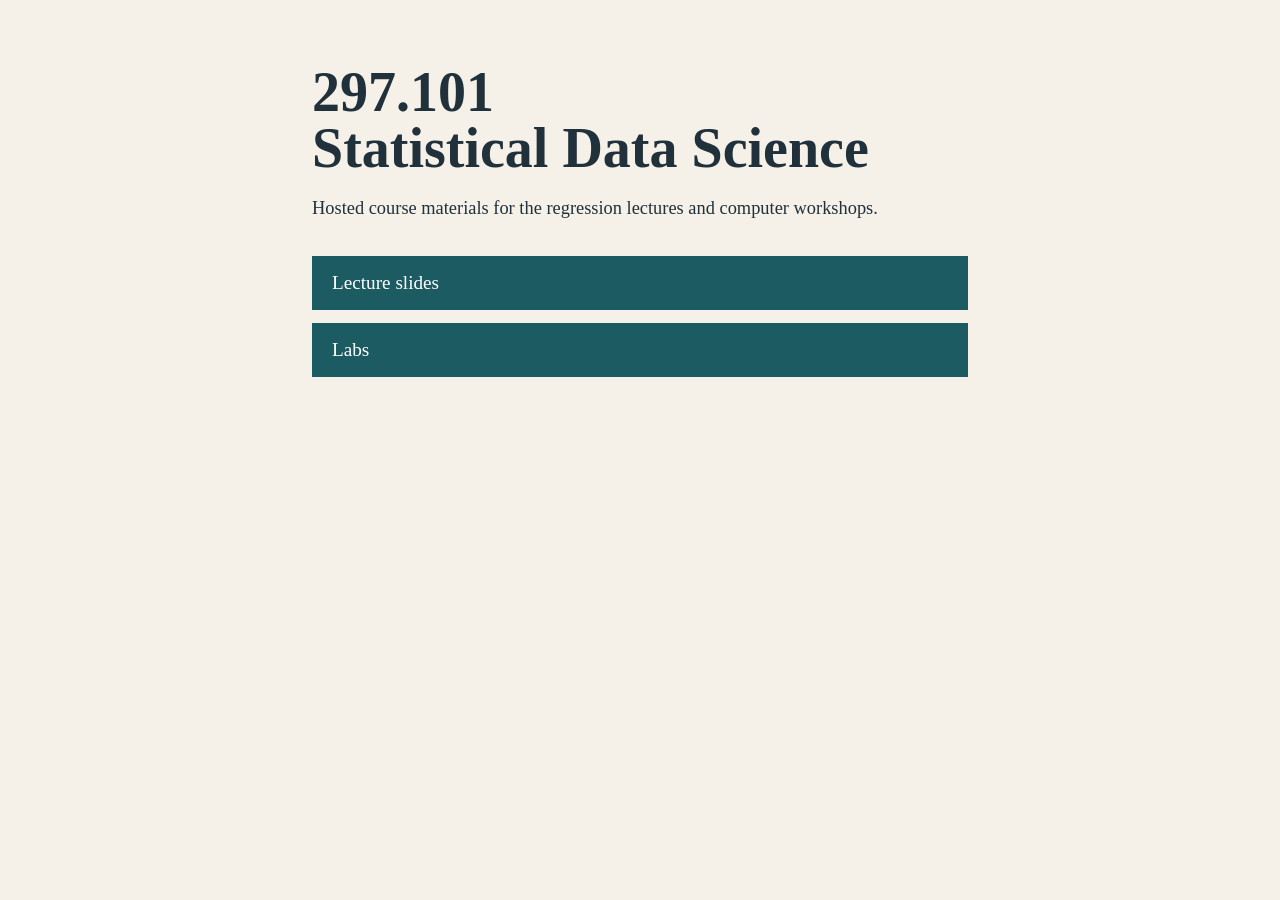
==== site/index.html @ 67f7dfad "Add hosted materials landing page" ====
<!doctype html>
<html lang="en">
  <head>
    <meta charset="utf-8">
    <meta name="viewport" content="width=device-width, initial-scale=1">
    <title>297.101 Statistical Data Science</title>
    <style>
      :root { color: #20313b; background: #f5f1e8; font-family: Georgia, serif; }
      body { box-sizing: border-box; max-width: 44rem; margin: 0 auto; padding: 4rem 1.5rem; }
      h1 { font-size: clamp(2rem, 6vw, 3.5rem); line-height: 1; margin: 0; }
      p { font-size: 1.15rem; line-height: 1.6; }
      nav { display: grid; gap: 0.8rem; margin-top: 2rem; }
      a { background: #1d5b63; color: #fff; padding: 1rem 1.25rem; text-decoration: none; font-size: 1.2rem; }
      a:hover, a:focus { background: #133f45; }
    </style>
  </head>
  <body>
    <h1>297.101<br>Statistical Data Science</h1>
    <p>Hosted course materials for the regression lectures and computer workshops.</p>
    <nav aria-label="Course materials">
      <a href="lectures/">Lecture slides</a>
      <a href="labs/">Labs</a>
    </nav>
  </body>
</html>
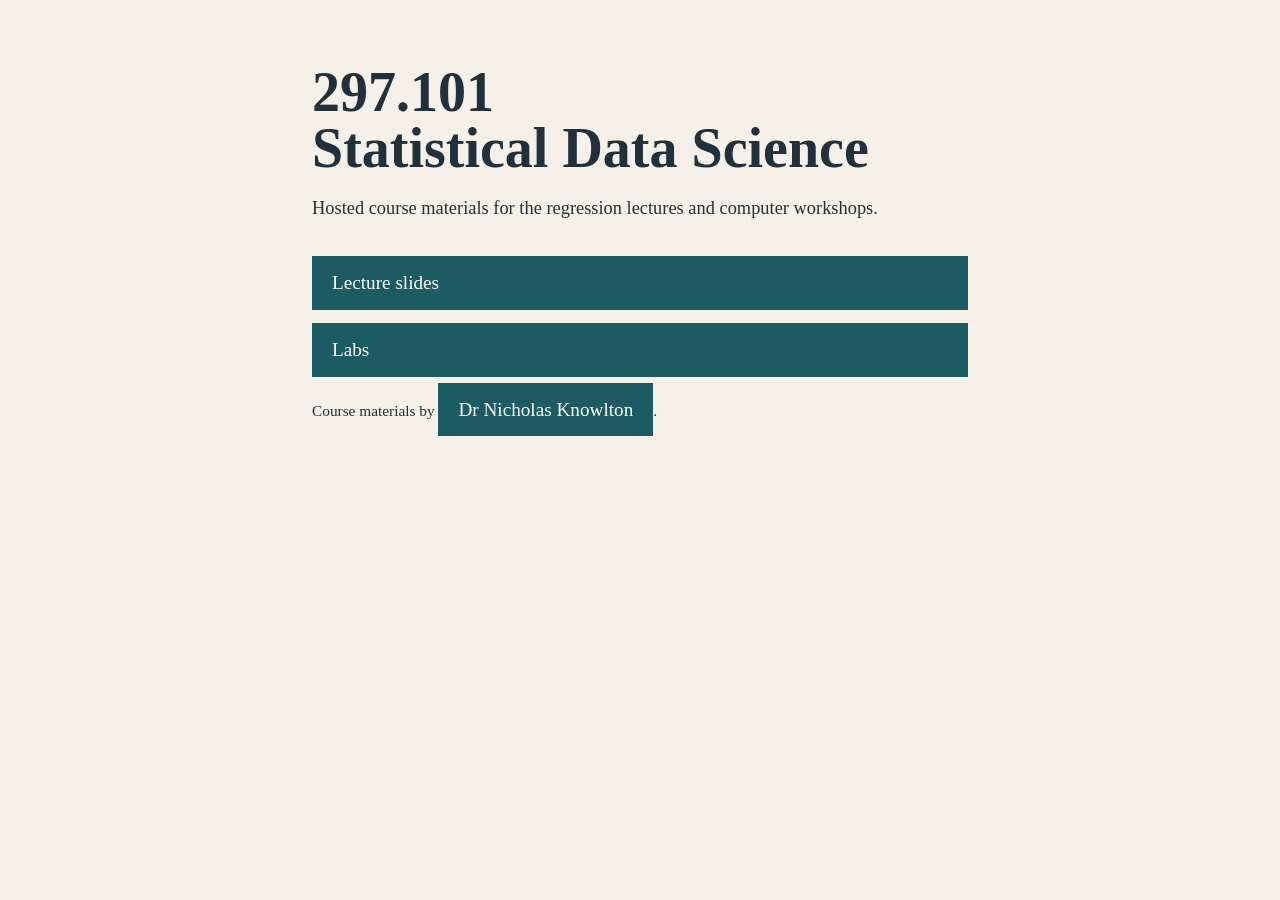
==== commit 039bad4e: "Add SEO metadata and author identity" ====
--- a/site/index.html
+++ b/site/index.html
@@ -3,7 +3,11 @@
   <head>
     <meta charset="utf-8">
     <meta name="viewport" content="width=device-width, initial-scale=1">
-    <title>297.101 Statistical Data Science</title>
+    <title>297.101 Statistical Data Science | Dr Nicholas Knowlton</title>
+    <meta name="description" content="Lecture slides and computer workshops for 297.101 Statistical Data Science at Massey University, taught by Dr Nicholas Knowlton.">
+    <meta name="author" content="Dr Nicholas Knowlton">
+    <link rel="canonical" href="https://knowlton.co.nz/297101/">
+    <link rel="author" href="https://knowlton.co.nz/">
     <style>
       :root { color: #20313b; background: #f5f1e8; font-family: Georgia, serif; }
       body { box-sizing: border-box; max-width: 44rem; margin: 0 auto; padding: 4rem 1.5rem; }
@@ -21,5 +25,6 @@
       <a href="lectures/">Lecture slides</a>
       <a href="labs/">Labs</a>
     </nav>
+      <p><small>Course materials by <a href="https://knowlton.co.nz/">Dr Nicholas Knowlton</a>.</small></p>
   </body>
 </html>
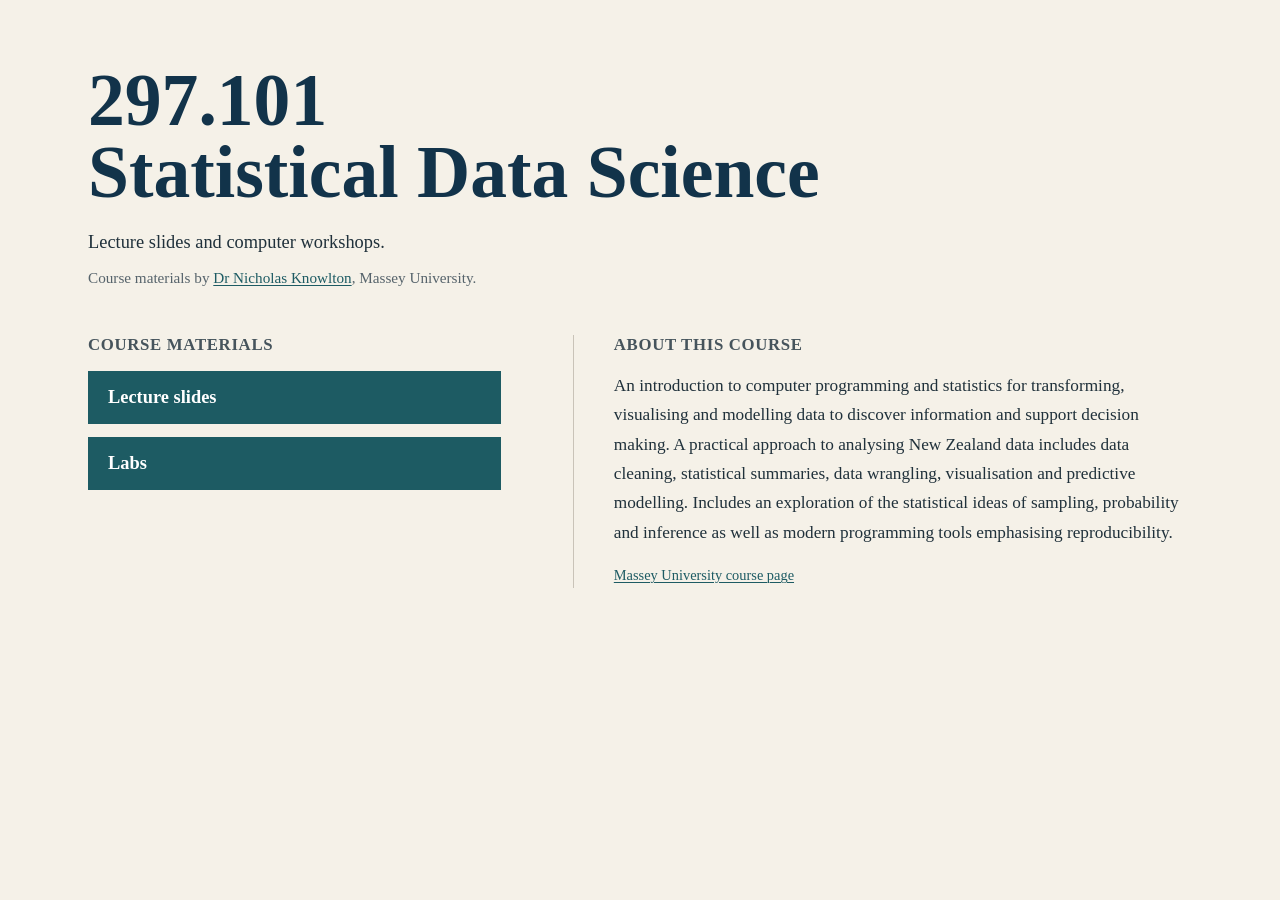
==== commit 5a2a0a6c: "Standardise course landing page" ====
--- a/site/index.html
+++ b/site/index.html
@@ -8,23 +8,164 @@
     <meta name="author" content="Dr Nicholas Knowlton">
     <link rel="canonical" href="https://knowlton.co.nz/297101/">
     <link rel="author" href="https://knowlton.co.nz/">
+    <script type="application/ld+json">
+      {
+        "@context": "https://schema.org",
+        "@type": "Course",
+        "name": "297.101 Statistical Data Science",
+        "description": "An introduction to computer programming and statistics for transforming, visualising and modelling data to discover information and support decision making. A practical approach to analysing New Zealand data includes data cleaning, statistical summaries, data wrangling, visualisation and predictive modelling. Includes an exploration of the statistical ideas of sampling, probability and inference as well as modern programming tools emphasising reproducibility.",
+        "url": "https://knowlton.co.nz/297101/",
+        "provider": {
+          "@type": "CollegeOrUniversity",
+          "name": "Massey University",
+          "url": "https://www.massey.ac.nz/"
+        },
+        "author": {
+          "@type": "Person",
+          "name": "Nicholas Knowlton",
+          "url": "https://knowlton.co.nz/",
+          "sameAs": [
+            "https://orcid.org/0000-0002-7022-3352",
+            "https://scholar.google.com/citations?hl=en&user=Bb32KDoAAAAJ",
+            "https://www.linkedin.com/in/nsknowlton/",
+            "https://github.com/nknowlton",
+            "https://www.massey.ac.nz/massey/expertise/profile.cfm?stref=284822",
+            "https://profiles.auckland.ac.nz/n-knowlton"
+          ]
+        }
+      }
+    </script>
     <style>
-      :root { color: #20313b; background: #f5f1e8; font-family: Georgia, serif; }
-      body { box-sizing: border-box; max-width: 44rem; margin: 0 auto; padding: 4rem 1.5rem; }
-      h1 { font-size: clamp(2rem, 6vw, 3.5rem); line-height: 1; margin: 0; }
-      p { font-size: 1.15rem; line-height: 1.6; }
-      nav { display: grid; gap: 0.8rem; margin-top: 2rem; }
-      a { background: #1d5b63; color: #fff; padding: 1rem 1.25rem; text-decoration: none; font-size: 1.2rem; }
-      a:hover, a:focus { background: #133f45; }
+      :root {
+        color: #20313b;
+        background: #f5f1e8;
+        font-family: Georgia, serif;
+      }
+
+      * { box-sizing: border-box; }
+
+      body {
+        max-width: 72rem;
+        margin: 0 auto;
+        padding: 4rem 1.5rem;
+      }
+
+      header {
+        max-width: 54rem;
+        margin-bottom: 3rem;
+      }
+
+      h1 {
+        font-size: clamp(2.6rem, 7vw, 4.6rem);
+        line-height: 0.98;
+        margin: 0;
+        color: #12334a;
+      }
+
+      .lead {
+        font-size: 1.15rem;
+        line-height: 1.6;
+        margin: 1.25rem 0 0;
+      }
+
+      .byline {
+        margin: 0.7rem 0 0;
+        font-size: 0.95rem;
+        color: #56636b;
+      }
+
+      .byline a,
+      .course-description a {
+        color: #1d5b63;
+        text-decoration-thickness: 1px;
+        text-underline-offset: 0.15em;
+      }
+
+      .course-grid {
+        display: grid;
+        grid-template-columns: minmax(15rem, 0.9fr) minmax(0, 1.35fr);
+        gap: clamp(2rem, 6vw, 4.5rem);
+        align-items: start;
+      }
+
+      h2 {
+        margin: 0 0 1rem;
+        font-size: 1.05rem;
+        letter-spacing: 0.04em;
+        text-transform: uppercase;
+        color: #46545c;
+      }
+
+      nav {
+        display: grid;
+        gap: 0.8rem;
+      }
+
+      nav a {
+        display: block;
+        background: #1d5b63;
+        color: #fff;
+        padding: 1rem 1.25rem;
+        text-decoration: none;
+        font-size: 1.15rem;
+        font-weight: 600;
+      }
+
+      nav a:hover,
+      nav a:focus-visible {
+        background: #133f45;
+      }
+
+      .course-description {
+        border-left: 1px solid #c9c3b8;
+        padding-left: clamp(1.5rem, 4vw, 2.5rem);
+      }
+
+      .course-description p {
+        margin: 0;
+        font-size: 1.08rem;
+        line-height: 1.7;
+      }
+
+      .course-description .source {
+        margin-top: 1rem;
+        font-size: 0.9rem;
+        color: #667179;
+      }
+
+      @media (max-width: 720px) {
+        body { padding-top: 2.5rem; }
+        header { margin-bottom: 2.2rem; }
+        .course-grid { grid-template-columns: 1fr; gap: 2.2rem; }
+        .course-description {
+          border-left: 0;
+          border-top: 1px solid #c9c3b8;
+          padding: 1.75rem 0 0;
+        }
+      }
     </style>
   </head>
   <body>
-    <h1>297.101<br>Statistical Data Science</h1>
-    <p>Hosted course materials for the regression lectures and computer workshops.</p>
-    <nav aria-label="Course materials">
-      <a href="lectures/">Lecture slides</a>
-      <a href="labs/">Labs</a>
-    </nav>
-      <p><small>Course materials by <a href="https://knowlton.co.nz/">Dr Nicholas Knowlton</a>.</small></p>
+    <header>
+      <h1>297.101<br>Statistical Data Science</h1>
+      <p class="lead">Lecture slides and computer workshops.</p>
+      <p class="byline">Course materials by <a href="https://knowlton.co.nz/" rel="author">Dr Nicholas Knowlton</a>, Massey University.</p>
+    </header>
+
+    <main class="course-grid">
+      <section aria-labelledby="materials-heading">
+        <h2 id="materials-heading">Course materials</h2>
+        <nav aria-label="Course materials">
+          <a href="lectures/">Lecture slides</a>
+          <a href="labs/">Labs</a>
+        </nav>
+      </section>
+
+      <section class="course-description" aria-labelledby="description-heading">
+        <h2 id="description-heading">About this course</h2>
+        <p>An introduction to computer programming and statistics for transforming, visualising and modelling data to discover information and support decision making. A practical approach to analysing New Zealand data includes data cleaning, statistical summaries, data wrangling, visualisation and predictive modelling. Includes an exploration of the statistical ideas of sampling, probability and inference as well as modern programming tools emphasising reproducibility.</p>
+        <p class="source"><a href="https://www.massey.ac.nz/study/courses/statistical-data-science-297101/">Massey University course page</a></p>
+      </section>
+    </main>
   </body>
 </html>
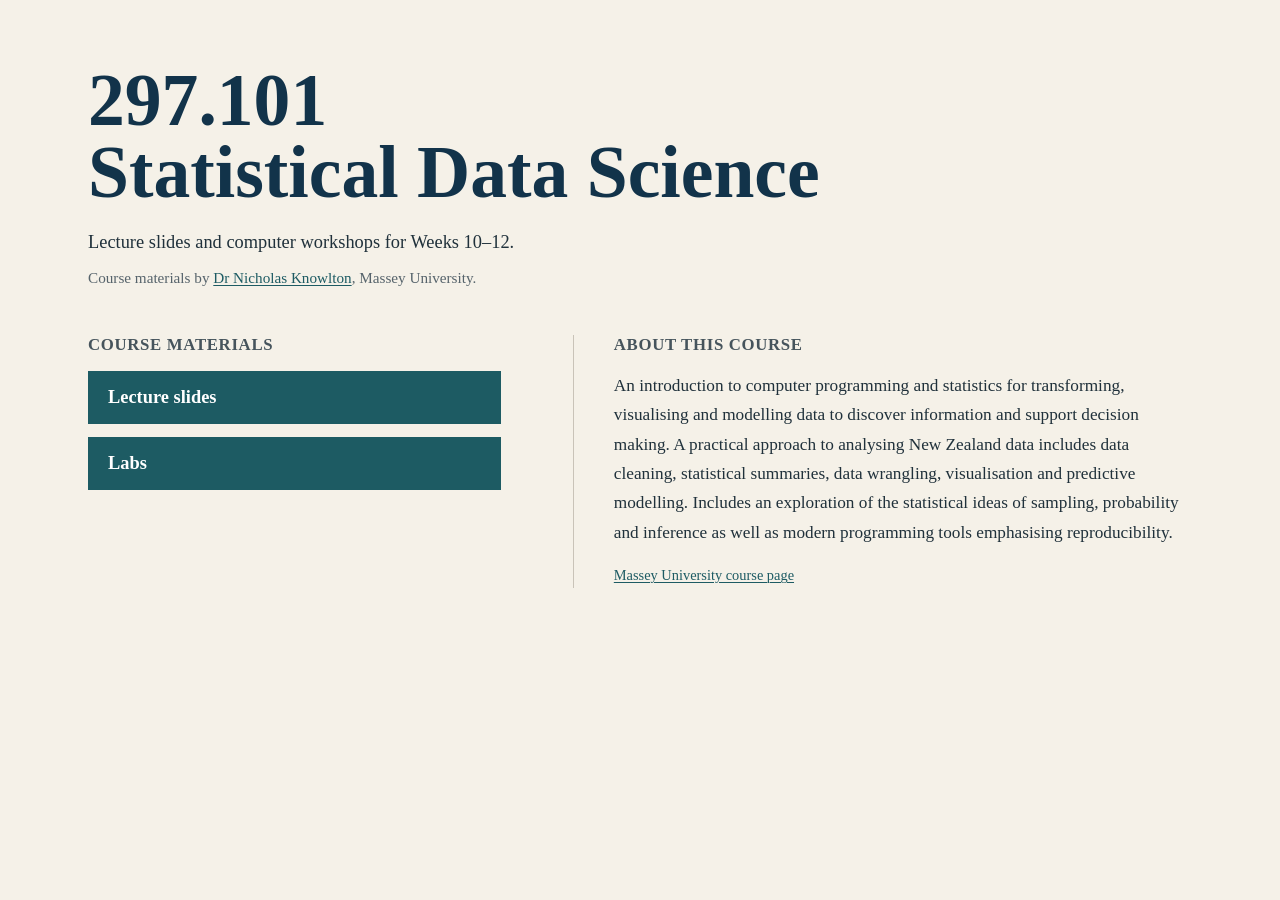
==== commit 5f33cf8f: "Update course landing pages with direct workshop solutions" ====
--- a/site/index.html
+++ b/site/index.html
@@ -148,7 +148,7 @@
   <body>
     <header>
       <h1>297.101<br>Statistical Data Science</h1>
-      <p class="lead">Lecture slides and computer workshops.</p>
+      <p class="lead">Lecture slides and computer workshops for Weeks 10–12.</p>
       <p class="byline">Course materials by <a href="https://knowlton.co.nz/" rel="author">Dr Nicholas Knowlton</a>, Massey University.</p>
     </header>
 
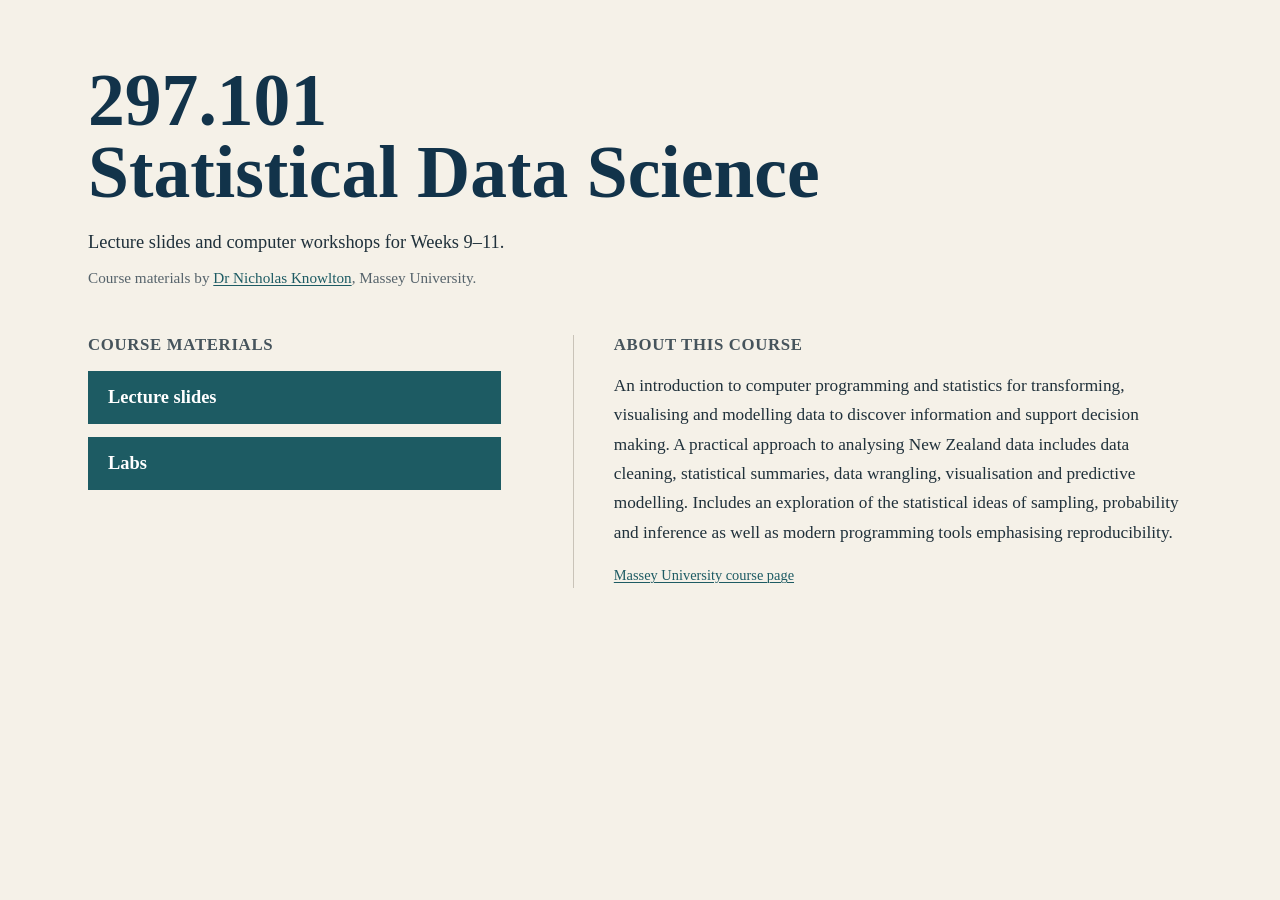
==== commit 0fabaf35: "Publish 2027 week 9-11 lectures and workshops Point the deploy workflow and landing pages at the res" ====
--- a/site/index.html
+++ b/site/index.html
@@ -148,7 +148,7 @@
   <body>
     <header>
       <h1>297.101<br>Statistical Data Science</h1>
-      <p class="lead">Lecture slides and computer workshops for Weeks 10–12.</p>
+      <p class="lead">Lecture slides and computer workshops for Weeks 9–11.</p>
       <p class="byline">Course materials by <a href="https://knowlton.co.nz/" rel="author">Dr Nicholas Knowlton</a>, Massey University.</p>
     </header>
 
